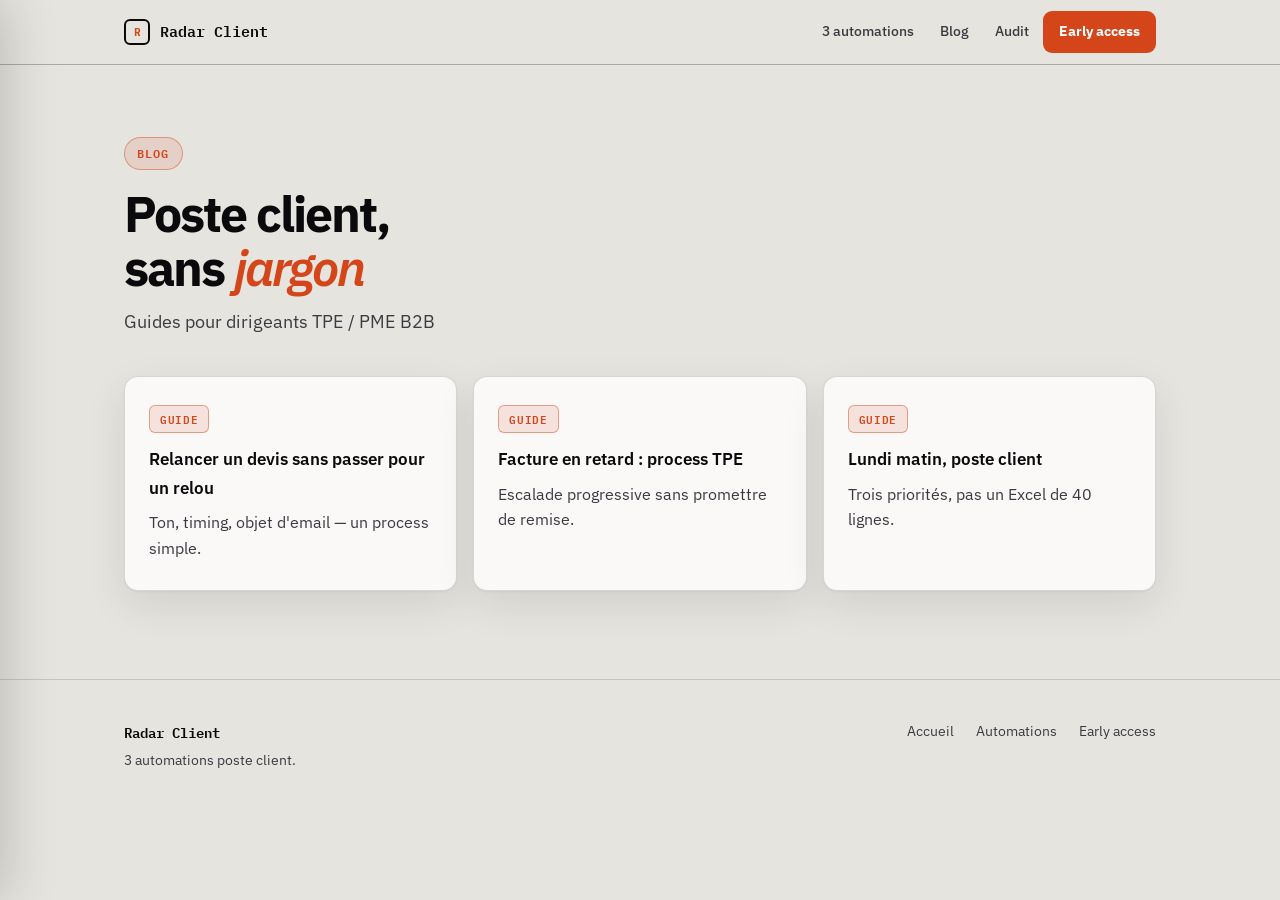
==== blog/index.html @ bff65446 "Add blog index" ====
<!DOCTYPE html>
<html lang="fr">
<head>
<meta charset="UTF-8"/>
<meta name="viewport" content="width=device-width,initial-scale=1,viewport-fit=cover"/>
<title>Blog poste client — Radar Client</title>
<meta name="description" content="Guides pratiques pour dirigeants TPE/PME : relance devis, factures en retard, priorités du lundi."/>
<meta name="robots" content="index,follow"/>
<link rel="canonical" href="https://radar-client-weld.vercel.app/blog/"/>
<meta property="og:locale" content="fr_FR"/>
<meta property="og:type" content="website"/>
<meta property="og:title" content="Blog poste client — Radar Client"/>
<meta property="og:description" content="Guides pratiques pour dirigeants TPE/PME."/>
<meta property="og:url" content="https://radar-client-weld.vercel.app/blog/"/>
<meta property="og:image" content="https://radar-client-weld.vercel.app/og.svg"/>
<link rel="icon" href="/favicon.svg" type="image/svg+xml"/>
<link href="https://fonts.googleapis.com/css2?family=IBM+Plex+Mono:wght@400;500;600&family=IBM+Plex+Sans:wght@400;500;600;700&display=swap" rel="stylesheet"/>
<link rel="stylesheet" href="/styles.css"/>
</head>
<body>
<div class="nav-overlay" id="navOverlay"></div>
<aside class="nav-drawer" id="navDrawer" aria-label="Menu">
  <p class="nav-drawer-label">Navigation</p>
  <a href="/" style="--i:0">Accueil</a>
  <a href="/automations.html" style="--i:1">3 automatisations</a>
  <a href="/blog/" style="--i:2">Blog</a>
  <a href="/audit.html" style="--i:3">Audit</a>
  <a href="/early-access.html" style="--i:4">Early access</a>
  <a class="drawer-cta" href="/early-access.html" style="--i:5">Early access</a>
</aside>
<nav>
  <div class="nav-inner">
    <a href="/" class="logo"><span class="logo-mark" aria-hidden="true">R</span> Radar Client</a>
    <button class="nav-toggle" type="button" id="navToggle" aria-label="Ouvrir le menu" aria-expanded="false"><span></span><span></span><span></span></button>
    <div class="nav-desk">
      <a href="/automations.html">3 automations</a>
      <a href="/blog/">Blog</a>
      <a href="/audit.html">Audit</a>
      <a class="nav-cta" href="/early-access.html">Early access</a>
    </div>
  </div>
</nav>
<main>
<section style="padding:72px 0 88px">
  <div class="wrap">
    <p class="eyebrow">Blog</p>
    <h1 style="margin-top:16px">Poste client,<br>sans <em>jargon</em></h1>
    <p class="lead" style="margin-top:12px">Guides pour dirigeants TPE / PME B2B</p>
    <div class="grid-3" style="margin-top:40px">
      <a class="card" href="/blog/relancer-un-devis.html" style="display:block;color:inherit;text-decoration:none">
        <span class="badge">Guide</span>
        <h3>Relancer un devis sans passer pour un relou</h3>
        <p>Ton, timing, objet d'email — un process simple.</p>
      </a>
      <a class="card" href="/blog/facture-en-retard.html" style="display:block;color:inherit;text-decoration:none">
        <span class="badge">Guide</span>
        <h3>Facture en retard : process TPE</h3>
        <p>Escalade progressive sans promettre de remise.</p>
      </a>
      <a class="card" href="/blog/lundi-matin-poste-client.html" style="display:block;color:inherit;text-decoration:none">
        <span class="badge">Guide</span>
        <h3>Lundi matin, poste client</h3>
        <p>Trois priorités, pas un Excel de 40 lignes.</p>
      </a>
    </div>
  </div>
</section>
</main>
<footer>
  <div class="wrap footer-inner">
    <div><div class="footer-brand">Radar Client</div><p>3 automations poste client.</p></div>
    <div class="footer-links">
      <a href="/">Accueil</a>
      <a href="/automations.html">Automations</a>
      <a href="/early-access.html">Early access</a>
    </div>
  </div>
</footer>
<script src="/app.js"></script>
</body>
</html>
---- styles.css ----
/* Radar Client design system */
:root{
  --bg:#e6e4df;--bg-soft:#efece7;--surface:#faf9f7;--ink:#0a0a0c;
  --border:rgba(0,0,0,.14);--border-strong:rgba(0,0,0,.26);
  --text:#0a0a0c;--muted:#3a3a42;--soft:#5c5c66;
  --accent:#d4451a;--accent-dim:rgba(212,69,26,.12);--accent-line:rgba(212,69,26,.45);
  --shadow:0 1px 2px rgba(0,0,0,.05),0 14px 40px rgba(0,0,0,.09);
  --font:"IBM Plex Sans",system-ui,sans-serif;--mono:"IBM Plex Mono",ui-monospace,monospace;
  --r:14px;--max:1080px;--nav:64px;--ease:cubic-bezier(.22,1,.36,1);
}
*{box-sizing:border-box;margin:0;padding:0}
html{scroll-behavior:smooth}
body{font-family:var(--font);background:var(--bg);color:var(--text);line-height:1.65;-webkit-font-smoothing:antialiased;overflow-x:hidden;min-height:100vh}
body.menu-open{overflow:hidden}
a{color:inherit;text-decoration:none}
.wrap{width:100%;max-width:var(--max);margin:0 auto;padding:0 24px}
nav{position:sticky;top:0;z-index:100;background:rgba(230,228,223,.94);backdrop-filter:blur(18px);-webkit-backdrop-filter:blur(18px);border-bottom:1px solid var(--border-strong)}
.nav-inner{display:flex;align-items:center;justify-content:space-between;height:var(--nav);max-width:var(--max);margin:0 auto;padding:0 24px}
.logo{font-family:var(--mono);font-weight:600;font-size:.95rem;display:flex;align-items:center;gap:10px;z-index:120}
.logo-mark{width:26px;height:26px;border:2px solid var(--text);border-radius:6px;display:grid;place-items:center;font-size:11px;font-weight:700;color:var(--accent);position:relative;overflow:hidden}
.logo-mark::after{content:"";position:absolute;inset:0;background:linear-gradient(120deg,transparent 30%,rgba(212,69,26,.25) 50%,transparent 70%);transform:translateX(-100%);animation:shimmer 3.5s ease-in-out infinite}
@keyframes shimmer{0%,100%{transform:translateX(-100%)}50%{transform:translateX(100%)}}
.nav-desk{display:flex;align-items:center;gap:2px}
.nav-desk a{font-size:.875rem;font-weight:500;color:var(--muted);padding:8px 12px;border-radius:8px;transition:.2s}
.nav-desk a:hover,.nav-desk a.active{color:var(--text);background:rgba(0,0,0,.05)}
.nav-cta{background:var(--accent)!important;color:#fff!important;font-weight:700!important;padding:9px 16px!important;border-radius:9px!important}
.nav-cta:hover{filter:brightness(1.07)!important}
.nav-toggle{display:none;z-index:120;width:44px;height:44px;border:1.5px solid var(--border-strong);border-radius:10px;background:var(--surface);cursor:pointer;position:relative}
.nav-toggle span{position:absolute;left:11px;right:11px;height:2px;background:var(--text);border-radius:1px;transition:.35s var(--ease)}
.nav-toggle span:nth-child(1){top:15px}.nav-toggle span:nth-child(2){top:21px}.nav-toggle span:nth-child(3){top:27px}
.nav-toggle.is-open span:nth-child(1){top:21px;transform:rotate(45deg)}
.nav-toggle.is-open span:nth-child(2){opacity:0;transform:scaleX(0)}
.nav-toggle.is-open span:nth-child(3){top:21px;transform:rotate(-45deg)}
.nav-overlay{position:fixed;inset:0;z-index:105;background:rgba(10,10,12,.48);opacity:0;visibility:hidden;pointer-events:none;transition:.35s var(--ease)}
.nav-overlay.is-open{opacity:1;visibility:visible;pointer-events:auto}
.nav-drawer{position:fixed;top:0;left:0;bottom:0;z-index:110;width:min(300px,86vw);background:var(--surface);border-right:2px solid var(--border-strong);box-shadow:20px 0 50px rgba(0,0,0,.18);transform:translateX(-105%);transition:transform .4s var(--ease);display:flex;flex-direction:column;padding:calc(var(--nav)+8px) 0 28px;overflow-y:auto}
.nav-drawer.is-open{transform:translateX(0)}
.nav-drawer-label{font-family:var(--mono);font-size:.68rem;letter-spacing:.14em;text-transform:uppercase;color:var(--soft);padding:8px 24px 14px;font-weight:600}
.nav-drawer a{display:flex;padding:14px 24px;font-size:1.05rem;font-weight:500;color:var(--muted);border-left:3px solid transparent;opacity:0;transform:translateX(-12px);transition:.25s var(--ease)}
.nav-drawer.is-open a{opacity:1;transform:translateX(0);transition-delay:calc(var(--i,0)*.05s + .1s)}
.nav-drawer a:hover{background:var(--bg);color:var(--text);border-left-color:var(--accent)}
.nav-drawer .drawer-cta{margin:18px 24px 0;justify-content:center;background:var(--accent);color:#fff!important;border:none!important;border-radius:10px;font-weight:700;padding:14px}
.nav-drawer-foot{margin-top:auto;padding:20px 24px 0;border-top:1px solid var(--border);font-size:.78rem;color:var(--soft);font-family:var(--mono)}
.eyebrow{display:inline-flex;align-items:center;gap:8px;font-family:var(--mono);font-size:.72rem;letter-spacing:.1em;text-transform:uppercase;color:var(--accent);font-weight:600;padding:6px 12px;border:1.5px solid var(--accent-line);border-radius:999px;background:var(--accent-dim)}
h1{font-size:clamp(2.15rem,5vw,3.15rem);font-weight:700;letter-spacing:-.04em;line-height:1.08}
h1 em{font-style:italic;font-weight:600;color:var(--accent)}
h2{font-size:clamp(1.5rem,2.8vw,2.05rem);font-weight:700;letter-spacing:-.03em;line-height:1.2;margin-bottom:12px}
h3{font-size:1.08rem;font-weight:600;margin-bottom:8px}
.lead{font-size:1.12rem;color:var(--muted);max-width:540px}
.section-label{font-family:var(--mono);font-size:.7rem;letter-spacing:.14em;text-transform:uppercase;color:var(--accent);margin-bottom:12px;font-weight:600}
.hero{position:relative;padding:100px 0 88px;overflow:hidden}
.hero-bg{position:absolute;inset:0;pointer-events:none;opacity:.28}
#matrix{width:100%;height:100%;display:block}
.hero-inner{position:relative;z-index:2;max-width:720px}
.hero .eyebrow{margin-bottom:22px;animation:fadeUp .7s var(--ease) both}
.hero h1{margin-bottom:18px;animation:fadeUp .7s var(--ease) .06s both}
.hero .lead{margin-bottom:12px;animation:fadeUp .7s var(--ease) .12s both}
.hero-note{font-family:var(--mono);font-size:.84rem;color:var(--soft);margin-bottom:32px;animation:fadeUp .7s var(--ease) .18s both}
.hero-actions{display:flex;flex-wrap:wrap;gap:12px;animation:fadeUp .7s var(--ease) .24s both}
.hero-stats{display:grid;grid-template-columns:repeat(3,1fr);gap:12px;margin-top:48px;max-width:560px;animation:fadeUp .7s var(--ease) .32s both}
.stat{background:var(--surface);border:1.5px solid var(--border);border-radius:12px;padding:16px 14px}
.stat-n{font-family:var(--mono);font-size:1.35rem;font-weight:700;color:var(--accent);letter-spacing:-.02em}
.stat-l{font-size:.8rem;color:var(--soft);margin-top:4px;font-family:var(--mono)}
.btn{display:inline-flex;align-items:center;justify-content:center;gap:8px;padding:14px 22px;border-radius:11px;font-weight:600;font-size:.95rem;border:1px solid transparent;cursor:pointer;transition:.2s var(--ease);font-family:var(--font);-webkit-tap-highlight-color:transparent}
.btn:active{transform:scale(.97)}
.btn-primary{background:var(--accent);color:#fff;font-weight:700;box-shadow:0 4px 16px rgba(212,69,26,.28)}
.btn-primary:hover{filter:brightness(1.07)}
.btn-ghost{background:transparent;color:var(--text);border:2px solid var(--border-strong)}
.btn-ghost:hover{background:var(--surface);border-color:var(--text)}
section{padding:88px 0}
.sec-soft{background:var(--bg-soft)}
.grid-3{display:grid;grid-template-columns:repeat(3,1fr);gap:16px}
.grid-2{display:grid;grid-template-columns:repeat(2,1fr);gap:16px}
.card{background:var(--surface);border:1.5px solid var(--border);border-radius:var(--r);padding:28px 24px;box-shadow:var(--shadow);transition:.3s var(--ease)}
.card:hover{border-color:var(--accent-line);transform:translateY(-3px)}
.card p,.card li{color:var(--muted);font-size:.97rem}
.card ul{margin:12px 0 0;padding-left:1.1em}
.card ul li{margin-bottom:5px}
.badge{display:inline-block;font-family:var(--mono);font-size:.68rem;font-weight:600;letter-spacing:.06em;text-transform:uppercase;padding:4px 10px;border-radius:6px;background:var(--accent-dim);color:var(--accent);border:1px solid var(--accent-line);margin-bottom:12px}
.problem{display:grid;grid-template-columns:1fr 1fr;gap:20px;align-items:start}
.problem-list{list-style:none}
.problem-list li{display:flex;gap:12px;padding:14px 0;border-bottom:1px solid var(--border);color:var(--muted)}
.problem-list li:last-child{border-bottom:none}
.problem-list .x{font-family:var(--mono);color:var(--accent);font-weight:700;flex-shrink:0}
.terminal{background:#12141a;color:#c8cdd8;border-radius:14px;overflow:hidden;border:1px solid #2a2e38;box-shadow:var(--shadow);font-family:var(--mono);font-size:.82rem}
.term-bar{display:flex;align-items:center;gap:6px;padding:12px 14px;background:#1a1d26;border-bottom:1px solid #2a2e38}
.term-dot{width:10px;height:10px;border-radius:50%}
.term-dot.r{background:#ff5f57}.term-dot.y{background:#febc2e}.term-dot.g{background:#28c840}
.term-title{margin-left:8px;color:#6b7280;font-size:.75rem}
.term-body{padding:18px 16px 22px;line-height:1.7;min-height:180px}
.term-body .cmd{color:#7dd3a0}.term-body .out{color:#9ca3af}.term-body .hi{color:var(--accent)}.term-body .ok{color:#34d399}
.cursor{display:inline-block;width:8px;height:1em;background:#7dd3a0;margin-left:2px;animation:blink 1s step-end infinite;vertical-align:text-bottom}
@keyframes blink{50%{opacity:0}}
.steps{display:grid;grid-template-columns:repeat(4,1fr);gap:12px}
.step{background:var(--surface);border:1.5px solid var(--border);border-radius:var(--r);padding:22px 18px}
.step-n{font-family:var(--mono);font-size:.72rem;color:var(--accent);font-weight:600;margin-bottom:10px}
.step h3{font-size:1rem;margin-bottom:6px}.step p{font-size:.9rem;color:var(--muted)}
.price-box{display:flex;flex-wrap:wrap;align-items:center;justify-content:space-between;gap:20px;padding:28px 32px;border:2px solid var(--border-strong);border-radius:16px;background:var(--surface);margin-top:28px}
.price-box .amount{font-size:2rem;font-weight:700;letter-spacing:-.03em;font-family:var(--mono)}
.price-box .amount span{font-size:1rem;font-weight:500;color:var(--soft)}
.panel{background:var(--surface);border:1.5px solid var(--border-strong);border-radius:18px;padding:44px 36px;box-shadow:var(--shadow);max-width:560px}
.form{display:grid;gap:14px}
.form label{font-size:.86rem;font-weight:600;color:var(--muted);display:block;margin-bottom:6px}
.form input,.form select,.form textarea{width:100%;padding:13px 15px;border-radius:9px;border:1.5px solid var(--border);background:#fff;color:var(--text);font-family:var(--font);font-size:1rem;transition:.2s}
.form input:focus,.form select:focus,.form textarea:focus{outline:none;border-color:var(--accent);box-shadow:0 0 0 3px var(--accent-dim)}
.form textarea{min-height:96px;resize:vertical}
.form .btn{width:100%;margin-top:4px}
.hp{position:absolute;left:-9999px;opacity:0;height:0;width:0;overflow:hidden}
.page-head{padding:72px 0 40px}
.page-head .lead{margin-top:12px}
footer{border-top:1.5px solid var(--border);padding:40px 0 56px;font-size:.875rem;color:var(--muted);margin-top:auto}
.footer-inner{display:flex;flex-wrap:wrap;justify-content:space-between;gap:24px}
.footer-brand{font-family:var(--mono);font-weight:600;color:var(--text);margin-bottom:6px}
.footer-links{display:flex;flex-wrap:wrap;gap:14px 22px}
.footer-links a:hover{color:var(--accent)}
.legal{padding:48px 0;font-size:.875rem;color:var(--muted)}
.legal h2{font-size:1.05rem;margin:24px 0 10px;font-family:var(--mono);color:var(--text)}
.legal h2:first-child{margin-top:0}
.legal p,.legal li{margin-bottom:8px;max-width:700px}
.legal ul{padding-left:1.15em}
.reveal{opacity:0;transform:translateY(18px);transition:opacity .65s var(--ease),transform .65s var(--ease)}
.reveal.visible{opacity:1;transform:none}
.reveal-d1{transition-delay:.08s}.reveal-d2{transition-delay:.16s}.reveal-d3{transition-delay:.24s}
.toast{position:fixed;bottom:24px;left:50%;transform:translateX(-50%) translateY(16px);background:#fff;border:2px solid var(--accent);padding:14px 22px;border-radius:11px;font-family:var(--mono);font-size:.88rem;z-index:999;box-shadow:var(--shadow);opacity:0;transition:.35s var(--ease);pointer-events:none}
.toast.show{opacity:1;transform:translateX(-50%) translateY(0)}
@keyframes fadeUp{from{opacity:0;transform:translateY(16px)}to{opacity:1;transform:none}}
@media(max-width:900px){
  .grid-3,.steps,.problem,.hero-stats{grid-template-columns:1fr 1fr}
  .nav-desk{display:none}.nav-toggle{display:block}
}
@media(max-width:640px){
  .wrap{padding:0 18px}.nav-inner{padding:0 16px}
  .grid-3,.grid-2,.steps,.problem,.hero-stats{grid-template-columns:1fr}
  .hero{padding:64px 0 56px}.hero-actions{flex-direction:column;align-items:stretch}.hero-actions .btn{width:100%}
  section{padding:64px 0}.panel{padding:28px 18px}.card:hover{transform:none}
  .price-box{flex-direction:column;align-items:flex-start;padding:24px 20px}
}
@media(prefers-reduced-motion:reduce){
  *,*::before,*::after{animation-duration:.01ms!important;transition-duration:.01ms!important}
  .reveal{opacity:1;transform:none}
  .logo-mark::after{animation:none}
}
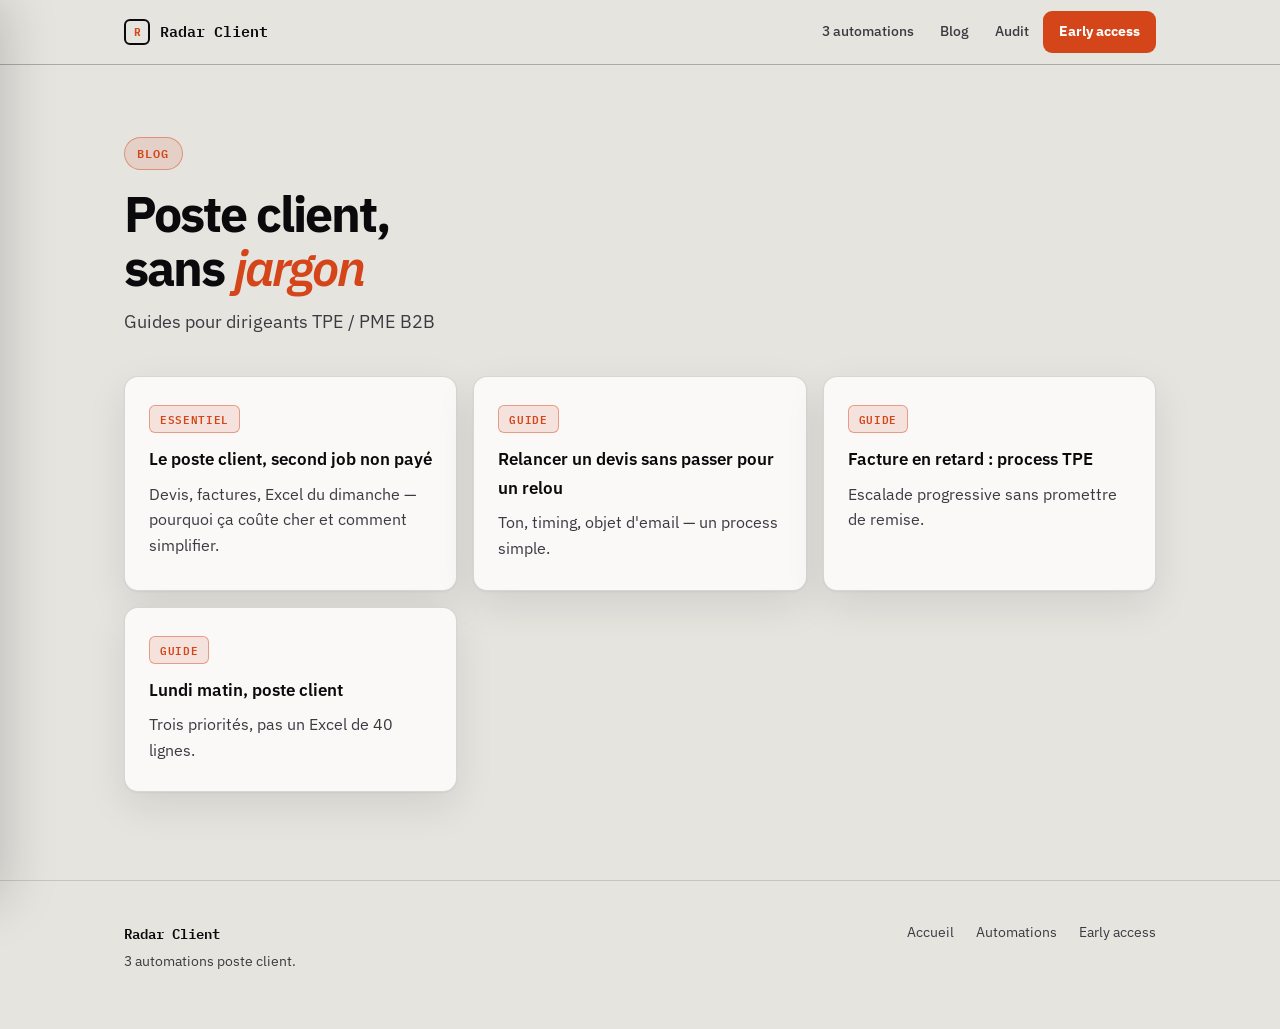
==== commit b4e56f5b: "Feature new article on blog index" ====
--- a/blog/index.html
+++ b/blog/index.html
@@ -47,6 +47,11 @@
     <h1 style="margin-top:16px">Poste client,<br>sans <em>jargon</em></h1>
     <p class="lead" style="margin-top:12px">Guides pour dirigeants TPE / PME B2B</p>
     <div class="grid-3" style="margin-top:40px">
+      <a class="card" href="/blog/poste-client-second-job.html" style="display:block;color:inherit;text-decoration:none">
+        <span class="badge">Essentiel</span>
+        <h3>Le poste client, second job non payé</h3>
+        <p>Devis, factures, Excel du dimanche — pourquoi ça coûte cher et comment simplifier.</p>
+      </a>
       <a class="card" href="/blog/relancer-un-devis.html" style="display:block;color:inherit;text-decoration:none">
         <span class="badge">Guide</span>
         <h3>Relancer un devis sans passer pour un relou</h3>
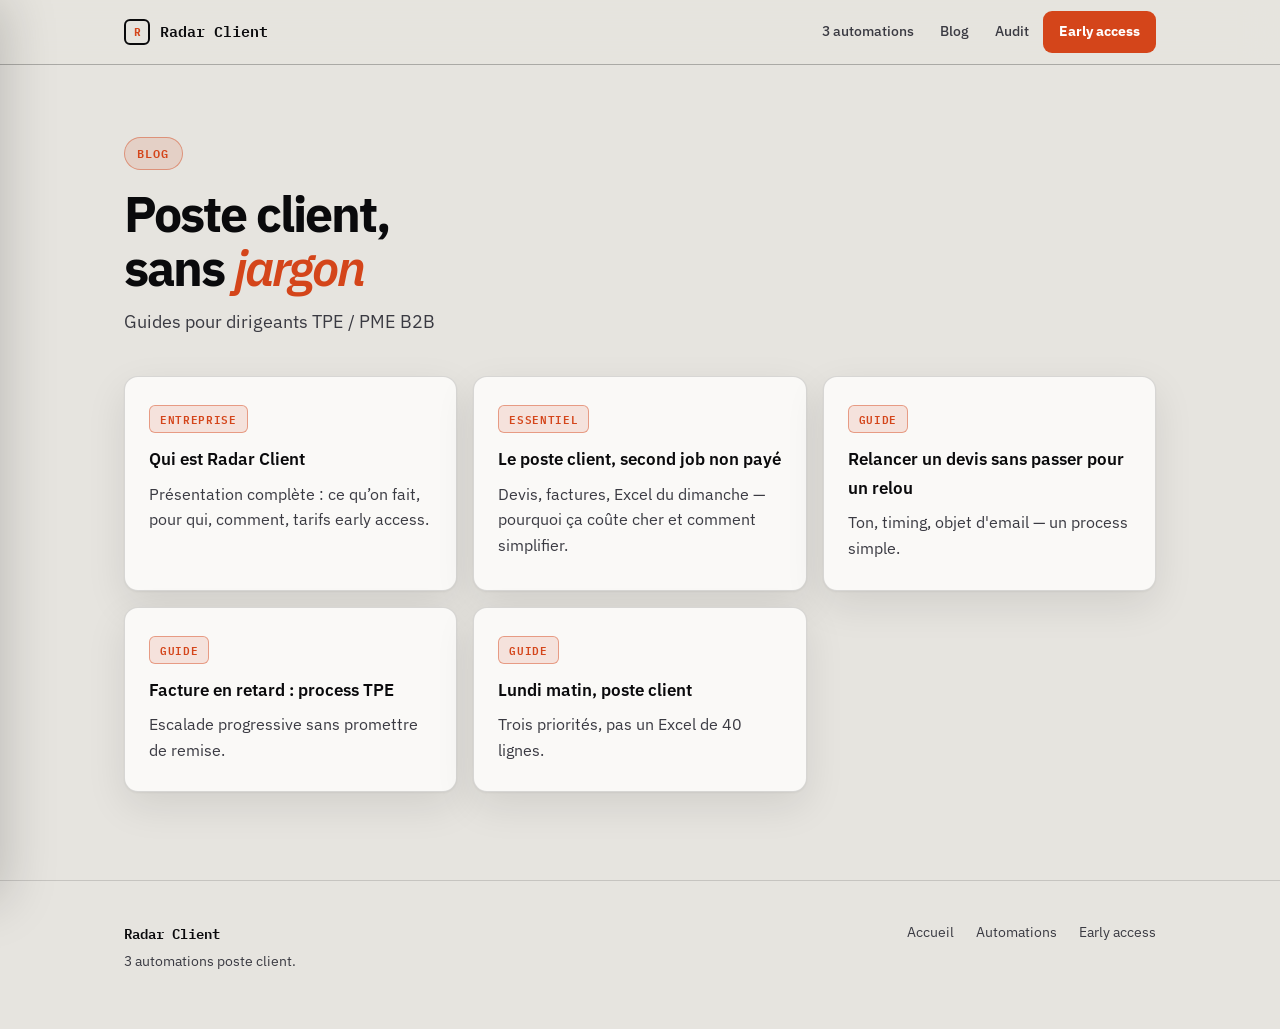
==== commit f6db65a0: "Add Qui est Radar Client to blog index" ====
--- a/blog/index.html
+++ b/blog/index.html
@@ -47,6 +47,11 @@
     <h1 style="margin-top:16px">Poste client,<br>sans <em>jargon</em></h1>
     <p class="lead" style="margin-top:12px">Guides pour dirigeants TPE / PME B2B</p>
     <div class="grid-3" style="margin-top:40px">
+      <a class="card" href="/blog/qui-est-radar-client.html" style="display:block;color:inherit;text-decoration:none">
+        <span class="badge">Entreprise</span>
+        <h3>Qui est Radar Client</h3>
+        <p>Présentation complète : ce qu’on fait, pour qui, comment, tarifs early access.</p>
+      </a>
       <a class="card" href="/blog/poste-client-second-job.html" style="display:block;color:inherit;text-decoration:none">
         <span class="badge">Essentiel</span>
         <h3>Le poste client, second job non payé</h3>
